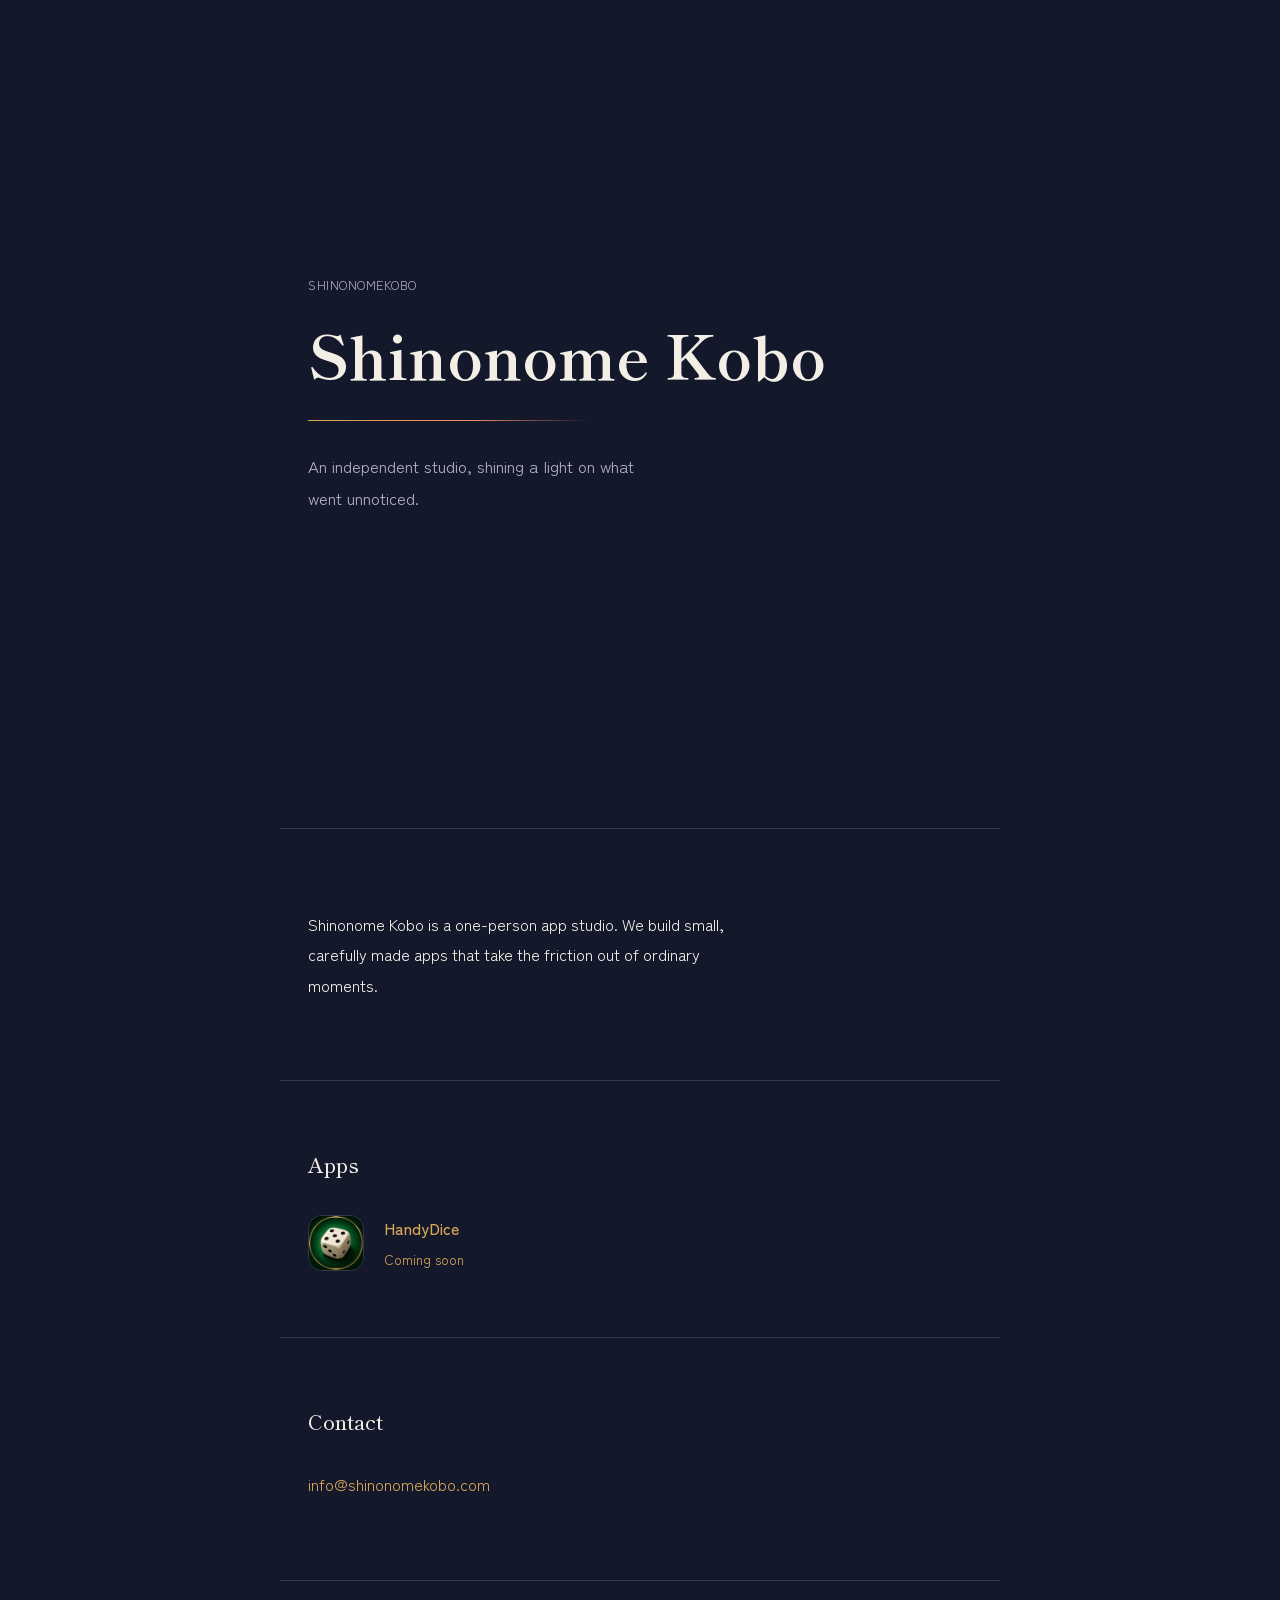
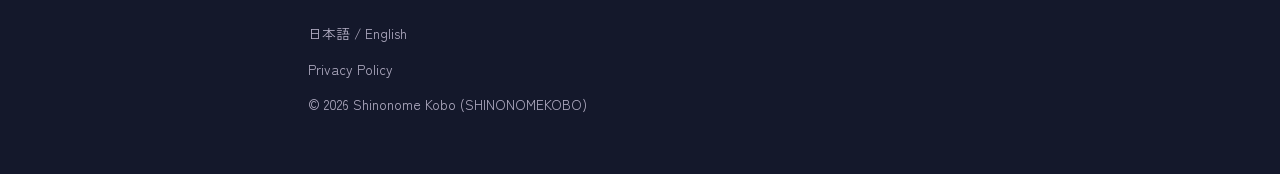
==== en/index.html @ 6b462f9d "Add English pages and show the roll as video instead of stills Two still frames could show the two s" ====
<!DOCTYPE html>
<html lang="en">
<head>
<meta charset="UTF-8">
<meta name="viewport" content="width=device-width, initial-scale=1.0">
<title>SHINONOMEKOBO</title>
<meta name="description" content="Shinonome Kobo is an independent app studio building small, carefully made iOS apps.">
<link rel="canonical" href="https://shinonomekobo.com/en/">
<link rel="alternate" hreflang="ja" href="https://shinonomekobo.com/">
<link rel="alternate" hreflang="en" href="https://shinonomekobo.com/en/">
<link rel="alternate" hreflang="x-default" href="https://shinonomekobo.com/">
<link rel="apple-touch-icon" href="/assets/favicon-180.png">
<link rel="icon" href="/assets/favicon-180.png">
<link rel="preconnect" href="https://fonts.googleapis.com">
<link rel="preconnect" href="https://fonts.gstatic.com" crossorigin>
<link href="https://fonts.googleapis.com/css2?family=Shippori+Mincho:wght@500;700&family=Zen+Kaku+Gothic+New:wght@400;500&display=swap" rel="stylesheet">
<link rel="stylesheet" href="/assets/site.css">
<style>
  .hero{
    min-height: 92vh;
    display: flex;
    flex-direction: column;
    justify-content: center;
    padding-top: 40px;
    padding-bottom: 80px;
  }
  .hero .eyebrow{
    font-size: 0.8rem;
    color: var(--text-dim);
    letter-spacing: 0.04em;
    margin: 0 0 18px;
  }
  .brand{
    font-family: 'Shippori Mincho', serif;
    font-weight: 700;
    font-size: clamp(2.2rem, 7vw, 3.8rem);
    margin: 0;
    line-height: 1.25;
  }
  .tagline{
    font-size: 1.05rem;
    color: var(--text-dim);
    max-width: 38ch;
    margin: 0;
  }
  .app-row{ display: flex; align-items: center; gap: 20px; }
  .app-icon{
    width: 56px; height: 56px; flex-shrink: 0;
    border: 1px solid var(--rule); border-radius: 14px;
  }
  .app-name{ margin: 0; font-weight: 500; }
  .app-status{ margin: 4px 0 0; font-size: 0.85rem; color: var(--gold); }
  .foot-links{ margin: 0 0 10px; }
  .foot-links a{ color: var(--text-dim); }
  .foot-links a:hover{ color: var(--coral); }
</style>
</head>
<body>

  <div class="wrap hero">
    <p class="eyebrow">SHINONOMEKOBO</p>
    <h1 class="brand">Shinonome Kobo</h1>
    <div class="horizon" aria-hidden="true"></div>
    <p class="tagline">An independent studio, shining a light on what went unnoticed.</p>
  </div>

  <section class="wrap">
    <p>Shinonome Kobo is a one-person app studio. We build small, carefully made apps that take the friction out of ordinary moments.</p>
  </section>

  <section class="wrap">
    <h2 class="section-title">Apps</h2>
    <div class="app-row">
      <img class="app-icon" src="/assets/handydice-icon-128.png" alt="" width="56" height="56">
      <div>
        <p class="app-name"><a href="/en/handydice/">HandyDice</a></p>
        <p class="app-status">Coming soon</p>
      </div>
    </div>
  </section>

  <section class="wrap">
    <h2 class="section-title">Contact</h2>
    <p><a href="mailto:info@shinonomekobo.com">info@shinonomekobo.com</a></p>
  </section>

  <footer class="wrap">
    <p class="lang"><a href="/" hreflang="ja">日本語</a> / <span>English</span></p>
    <p class="foot-links"><a href="/en/privacy/">Privacy Policy</a></p>
    © 2026 Shinonome Kobo (SHINONOMEKOBO)
  </footer>

</body>
</html>
---- assets/site.css ----
/* 東雲工房 共通スタイル。サイト内のすべてのページがこれを読む。
   配色・書体をここ1か所で管理し、ページごとに分岐させない。 */

:root{
  --bg: #14182b;
  --panel: #1c2038;
  --text: #f3efe7;
  --text-dim: #b3aec4;
  --gold: #d8a657;
  --coral: #e2896d;
  --rule: rgba(243,239,231,0.14);
}

*{ box-sizing: border-box; }

html{ scroll-behavior: smooth; }

body{
  margin: 0;
  background: var(--bg);
  color: var(--text);
  font-family: 'Zen Kaku Gothic New', sans-serif;
  line-height: 1.9;
  -webkit-font-smoothing: antialiased;
}

a{ color: var(--gold); text-decoration: none; }
a:hover{ color: var(--coral); }
a:focus-visible, button:focus-visible{
  outline: 2px solid var(--gold);
  outline-offset: 3px;
}

.wrap{
  max-width: 720px;
  margin: 0 auto;
  /* 横だけを指定する。padding ショートハンドにすると、同じ要素が持つ
     section や footer の縦パディングを詳細度で打ち消してしまう */
  padding-left: 28px;
  padding-right: 28px;
}

section{
  padding-top: 64px;
  padding-bottom: 64px;
  border-top: 1px solid var(--rule);
}

section p{
  max-width: 58ch;
  color: var(--text);
}

.section-title{
  font-family: 'Shippori Mincho', serif;
  font-weight: 500;
  font-size: 1.3rem;
  margin: 0 0 28px;
}

.horizon{
  height: 1px;
  width: 0;
  margin: 28px 0 30px;
  background: linear-gradient(90deg, var(--gold), var(--coral) 60%, transparent);
  animation: draw 1.6s ease-out 0.3s forwards;
}

@keyframes draw{
  to{ width: min(280px, 60%); }
}

/* ---------- 下層ページの見出し ---------- */
.page-head{
  padding-top: 52px;
  padding-bottom: 8px;
}

.crumb{
  font-size: 0.85rem;
  color: var(--text-dim);
  margin: 0 0 30px;
}

.page-title{
  font-family: 'Shippori Mincho', serif;
  font-weight: 700;
  font-size: clamp(2.1rem, 6.5vw, 3.2rem);
  margin: 0;
  line-height: 1.25;
}

.page-lead{
  font-size: 1.05rem;
  color: var(--text-dim);
  max-width: 40ch;
  margin: 0;
}

/* ---------- 汎用の小物 ---------- */
.meta-list{
  list-style: none;
  margin: 0;
  padding: 0;
  max-width: 58ch;
}

.meta-list li{
  display: flex;
  flex-wrap: wrap;
  gap: 4px 16px;
  padding: 12px 0;
  border-bottom: 1px solid var(--rule);
}

.meta-list li span:first-child{
  color: var(--text-dim);
  min-width: 8em;
}

/* ---------- 動作デモの動画 ---------- */
.demo{
  margin: 0 0 44px;
  max-width: 250px;
}

.demo video{
  width: 100%;
  height: auto;
  display: block;
  border-radius: 18px;
  border: 1px solid var(--rule);
  box-shadow: 0 14px 34px rgba(0,0,0,0.5);
  background: #0b2018;
}

.demo figcaption{
  margin-top: 12px;
  font-size: 0.85rem;
  color: var(--text-dim);
}

/* ---------- 言語切り替え ---------- */
.lang{
  margin: 0 0 10px;
  font-size: 0.85rem;
}

.lang span{ color: var(--text-dim); }
.lang a{ color: var(--text-dim); }
.lang a:hover{ color: var(--coral); }

footer{
  padding-top: 40px;
  padding-bottom: 56px;
  color: var(--text-dim);
  font-size: 0.85rem;
  border-top: 1px solid var(--rule);
}

@media (prefers-reduced-motion: reduce){
  .horizon{ animation: none; width: min(280px, 60%); }
  html{ scroll-behavior: auto; }
}
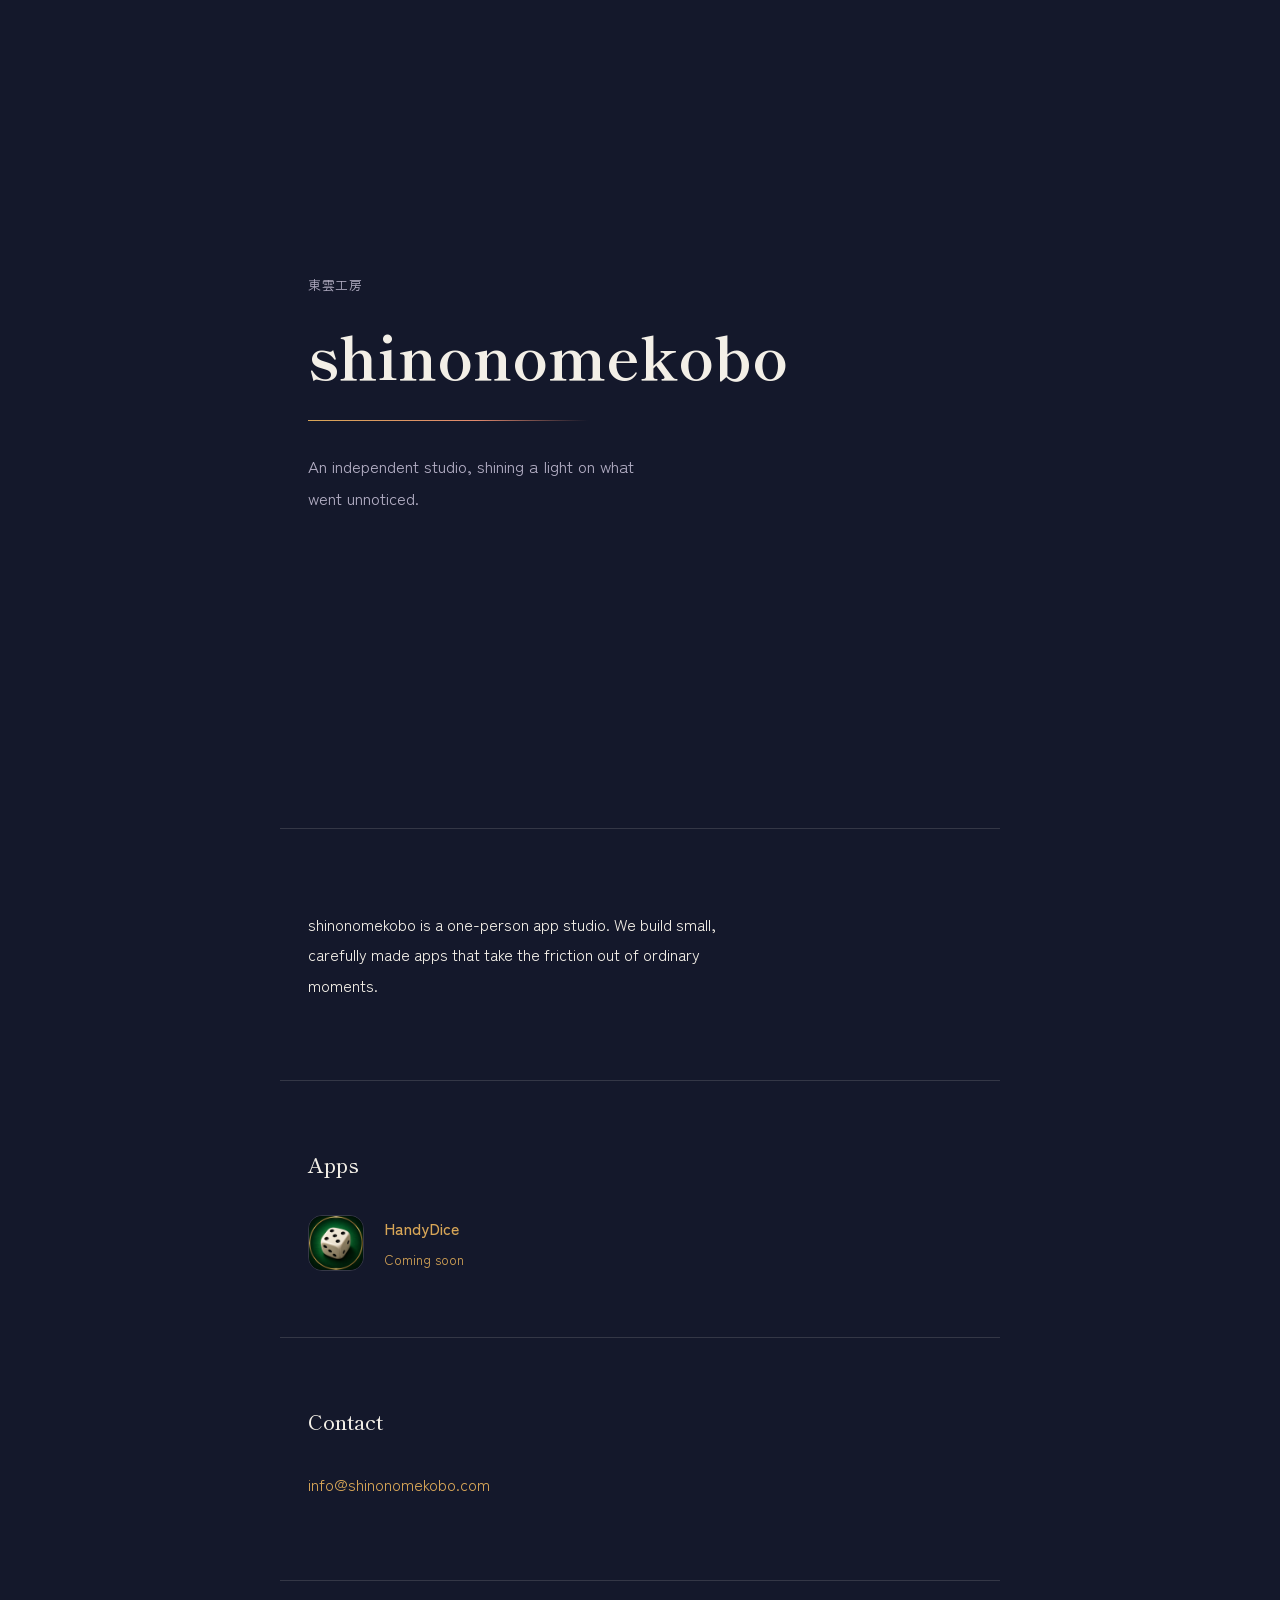
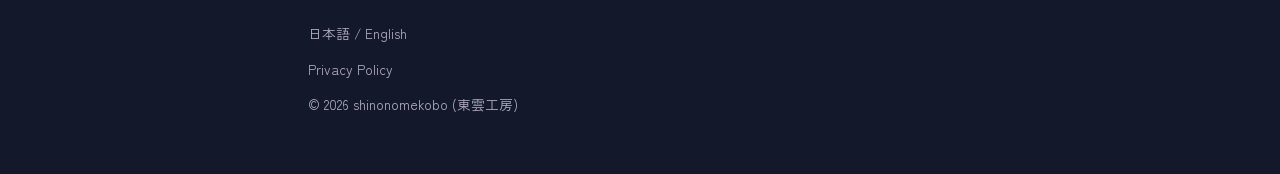
==== commit f946b00d: "Spell the studio name shinonomekobo on every page All lowercase, no space, in both languages. The En" ====
--- a/en/index.html
+++ b/en/index.html
@@ -3,8 +3,8 @@
 <head>
 <meta charset="UTF-8">
 <meta name="viewport" content="width=device-width, initial-scale=1.0">
-<title>SHINONOMEKOBO</title>
-<meta name="description" content="Shinonome Kobo is an independent app studio building small, carefully made iOS apps.">
+<title>shinonomekobo</title>
+<meta name="description" content="shinonomekobo is an independent app studio building small, carefully made iOS apps.">
 <link rel="canonical" href="https://shinonomekobo.com/en/">
 <link rel="alternate" hreflang="ja" href="https://shinonomekobo.com/">
 <link rel="alternate" hreflang="en" href="https://shinonomekobo.com/en/">
@@ -58,14 +58,14 @@
 <body>
 
   <div class="wrap hero">
-    <p class="eyebrow">SHINONOMEKOBO</p>
-    <h1 class="brand">Shinonome Kobo</h1>
+    <p class="eyebrow">東雲工房</p>
+    <h1 class="brand">shinonomekobo</h1>
     <div class="horizon" aria-hidden="true"></div>
     <p class="tagline">An independent studio, shining a light on what went unnoticed.</p>
   </div>
 
   <section class="wrap">
-    <p>Shinonome Kobo is a one-person app studio. We build small, carefully made apps that take the friction out of ordinary moments.</p>
+    <p>shinonomekobo is a one-person app studio. We build small, carefully made apps that take the friction out of ordinary moments.</p>
   </section>
 
   <section class="wrap">
@@ -87,7 +87,7 @@
   <footer class="wrap">
     <p class="lang"><a href="/" hreflang="ja">日本語</a> / <span>English</span></p>
     <p class="foot-links"><a href="/en/privacy/">Privacy Policy</a></p>
-    © 2026 Shinonome Kobo (SHINONOMEKOBO)
+    © 2026 shinonomekobo (東雲工房)
   </footer>
 
 </body>
